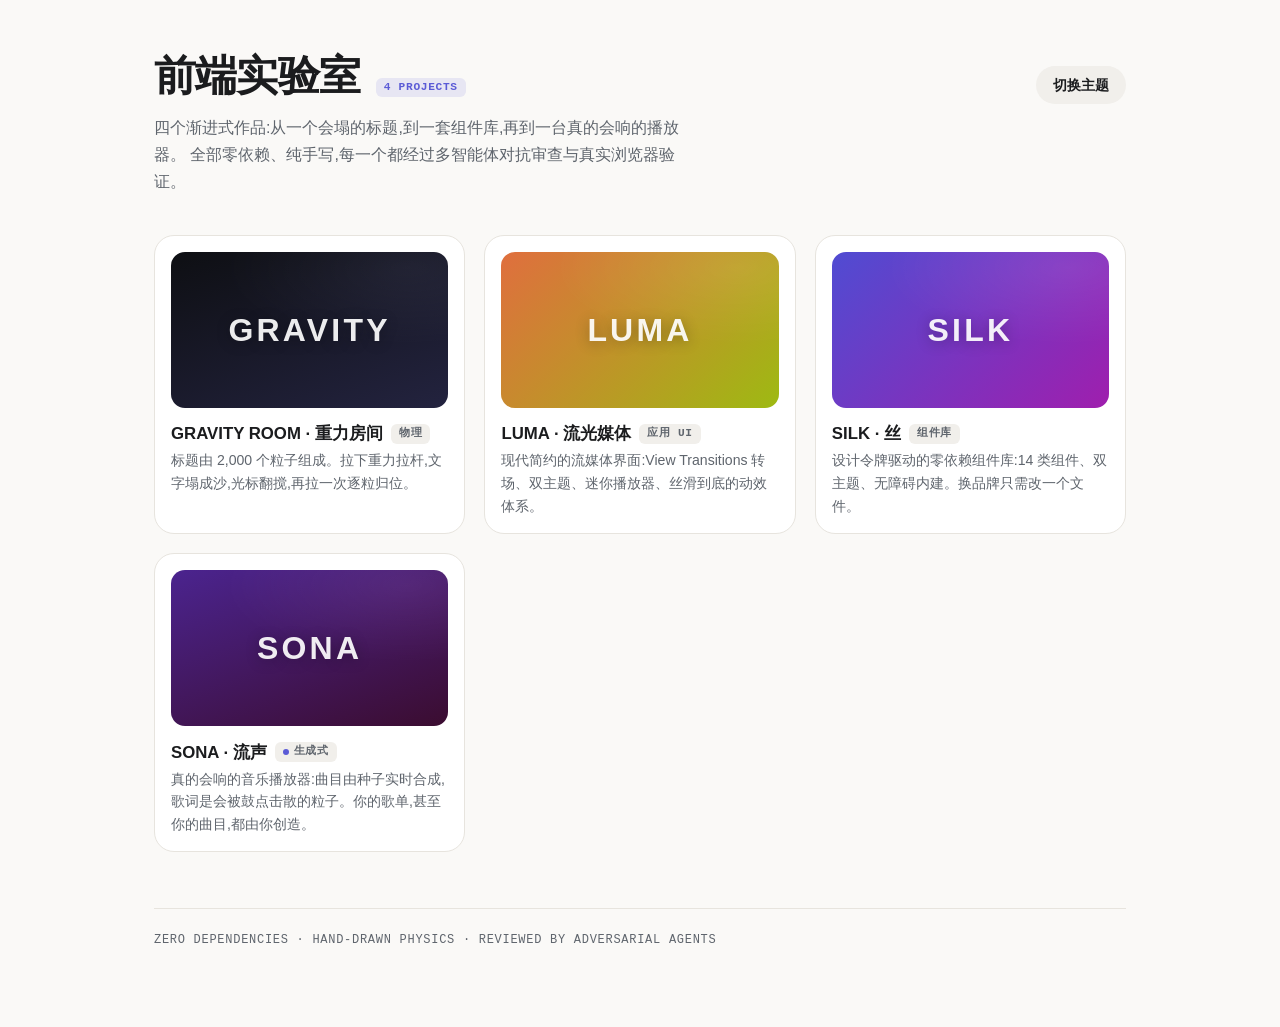
==== index.html @ 19b4137f "Assemble SONA app on SILK; add repo landing page, README, CI deploy SONA is now a complete, playable" ====
<!DOCTYPE html>
<html lang="zh-CN">
<head>
  <meta charset="UTF-8">
  <meta name="viewport" content="width=device-width, initial-scale=1.0">
  <meta name="color-scheme" content="light dark">
  <meta name="description" content="四个渐进式前端作品:粒子物理页、流媒体界面、UI 组件库、生成式音乐播放器。零依赖,纯手写。">
  <title>前端实验室 · Frontend Lab</title>
  <script>
    (() => { try { const t = localStorage.getItem('silk-theme'); if (t) document.documentElement.dataset.theme = t; } catch (_) {} })();
  </script>
  <link rel="stylesheet" href="silk/silk.css">
  <style>
    * { box-sizing: border-box; }
    body { margin: 0; font-family: var(--silk-font); padding: 3rem clamp(1rem, 5vw, 4rem) 5rem; max-width: 1100px; margin-inline: auto; }
    header { display: flex; align-items: baseline; gap: 1rem; margin-bottom: 0.6rem; }
    h1 { font-size: clamp(1.8rem, 4vw, 2.6rem); letter-spacing: -0.02em; margin: 0; }
    .sub { color: var(--silk-muted); max-width: 62ch; line-height: 1.7; margin: 0 0 2.5rem; }
    .spacer { flex: 1; }
    .grid { display: grid; grid-template-columns: repeat(auto-fill, minmax(280px, 1fr)); gap: 1.2rem; }
    a.proj { text-decoration: none; color: inherit; display: block; }
    .cov { display: block; aspect-ratio: 16/9; border-radius: var(--silk-r-md); margin-bottom: 0.9rem; position: relative; overflow: hidden; }
    .cov::after { content: ""; position: absolute; inset: 0;
      background: radial-gradient(120% 90% at 85% 10%, rgba(255,255,255,0.25), transparent 55%); mix-blend-mode: soft-light; }
    .cov b { position: absolute; inset: 0; display: grid; place-items: center;
      font: 800 2rem/1 var(--silk-font); letter-spacing: 0.1em; color: rgba(255,255,255,0.92);
      text-shadow: 0 2px 14px rgba(0,0,0,0.3); }
    .proj h2 { font-size: 1.05rem; margin: 0 0 0.25rem; display: flex; gap: 0.5rem; align-items: center; }
    .proj p { margin: 0; font-size: 0.88rem; color: var(--silk-muted); line-height: 1.6; }
    footer { margin-top: 3.5rem; padding-top: 1.5rem; border-top: 1px solid var(--silk-hairline);
      color: var(--silk-muted); font-family: var(--silk-mono); font-size: 0.75rem; letter-spacing: 0.06em; }
  </style>
</head>
<body class="silk-root">
  <header>
    <h1>前端实验室</h1>
    <span class="silk-badge" data-tone="accent">4 projects</span>
    <span class="spacer"></span>
    <button class="silk-btn" id="themeBtn">切换主题</button>
  </header>
  <p class="sub">四个渐进式作品:从一个会塌的标题,到一套组件库,再到一台真的会响的播放器。
    全部零依赖、纯手写,每一个都经过多智能体对抗审查与真实浏览器验证。</p>

  <div class="grid">
    <a class="proj silk-card" data-hover href="gravity-room/">
      <span class="cov" style="background: linear-gradient(160deg, #0E0F13, #23233f)"><b>GRAVITY</b></span>
      <h2>GRAVITY ROOM · 重力房间 <span class="silk-badge">物理</span></h2>
      <p>标题由 2,000 个粒子组成。拉下重力拉杆,文字塌成沙,光标翻搅,再拉一次逐粒归位。</p>
    </a>
    <a class="proj silk-card" data-hover href="luma/">
      <span class="cov" style="background: linear-gradient(135deg, hsl(18 72% 56%), hsl(70 82% 40%))"><b>LUMA</b></span>
      <h2>LUMA · 流光媒体 <span class="silk-badge">应用 UI</span></h2>
      <p>现代简约的流媒体界面:View Transitions 转场、双主题、迷你播放器、丝滑到底的动效体系。</p>
    </a>
    <a class="proj silk-card" data-hover href="silk/demo.html">
      <span class="cov" style="background: linear-gradient(135deg, hsl(242 60% 56%), hsl(294 70% 40%))"><b>SILK</b></span>
      <h2>SILK · 丝 <span class="silk-badge">组件库</span></h2>
      <p>设计令牌驱动的零依赖组件库:14 类组件、双主题、无障碍内建。换品牌只需改一个文件。</p>
    </a>
    <a class="proj silk-card" data-hover href="sona/">
      <span class="cov" style="background: linear-gradient(160deg, hsl(262 60% 35%), hsl(314 65% 14%))"><b>SONA</b></span>
      <h2>SONA · 流声 <span class="silk-badge" data-tone="live">生成式</span></h2>
      <p>真的会响的音乐播放器:曲目由种子实时合成,歌词是会被鼓点击散的粒子。你的歌单,甚至你的曲目,都由你创造。</p>
    </a>
  </div>

  <footer>ZERO DEPENDENCIES · HAND-DRAWN PHYSICS · REVIEWED BY ADVERSARIAL AGENTS</footer>

  <script type="module">
    import { toggleTheme } from './silk/silk.js';
    document.getElementById('themeBtn').addEventListener('click', () => toggleTheme());
  </script>
</body>
</html>
---- silk/silk.css ----
/* ==========================================================================
   SILK · 丝 — 组件样式
   静态组件 = 类(.silk-*);行为组件 = 自定义元素(silk-*,见 silk.js)。
   三条铁律:退场永远 --silk-glide 且约为入场 0.6 倍;--silk-spring 永不
   用于退场;动画只碰 transform/opacity(具名豁免:颜色类过渡)。
   ========================================================================== */

@import url("tokens.css");

/* ---------- 基础 ---------- */

.silk-root,
body:has(> .silk-demo) {
  font-family: var(--silk-font);
  color: var(--silk-ink);
  background: var(--silk-bg);
  transition: background-color var(--silk-med) var(--silk-glide),
              color var(--silk-med) var(--silk-glide);
}

.silk-focusable:focus-visible,
.silk-btn:focus-visible, .silk-icon-btn:focus-visible,
silk-slider:focus-visible, silk-switch:focus-visible,
silk-tabs .silk-tab-btn:focus-visible,
silk-dropdown .silk-menu button:focus-visible,
.silk-input input:focus-visible {
  outline: 2px solid var(--silk-accent);
  outline-offset: 2px;
  border-radius: 6px;
  transition: none; /* 焦点环零延迟即现 */
}

/* ---------- Button ---------- */

.silk-btn {
  display: inline-flex;
  align-items: center;
  justify-content: center;
  gap: 0.5rem;
  font: 600 0.875rem/1 var(--silk-font);
  color: var(--silk-ink);
  background: var(--silk-surface-2);
  border: 0;
  border-radius: 999px;
  padding: 0 1.05rem;
  height: 38px;
  cursor: pointer;
  transition: background-color var(--silk-fast) ease,
              color var(--silk-fast) ease,
              box-shadow var(--silk-fast) ease,
              transform var(--silk-fast) var(--silk-pop);
}
.silk-btn:hover { background: var(--silk-hairline); }
.silk-btn:active { transform: scale(0.96); }
.silk-btn[data-variant="primary"] { background: var(--silk-accent); color: var(--silk-accent-ink); }
.silk-btn[data-variant="primary"]:hover {
  background: color-mix(in srgb, var(--silk-accent) 88%, var(--silk-ink));
  box-shadow: var(--silk-shadow-1);
}
.silk-btn[data-variant="ghost"] { background: transparent; box-shadow: inset 0 0 0 1px var(--silk-hairline); }
.silk-btn[data-variant="ghost"]:hover { background: var(--silk-surface-2); }
.silk-btn[data-variant="danger"] { background: var(--silk-danger); color: #fff; }
.silk-btn[data-size="sm"] { height: 30px; padding: 0 0.8rem; font-size: 0.8rem; }
.silk-btn[data-size="lg"] { height: 46px; padding: 0 1.4rem; font-size: 0.95rem; }
.silk-btn:disabled { opacity: 0.45; cursor: not-allowed; transform: none; }
.silk-btn svg { width: 1.1em; height: 1.1em; }

/* ---------- IconButton(按得更深:0.90) ---------- */

.silk-icon-btn {
  display: inline-grid;
  place-items: center;
  width: 40px; height: 40px;
  border: 0;
  border-radius: 50%;
  background: none;
  color: var(--silk-muted);
  cursor: pointer;
  transition: background-color var(--silk-fast) ease,
              color var(--silk-fast) ease,
              transform var(--silk-fast) var(--silk-pop);
}
.silk-icon-btn:hover { background: var(--silk-surface-2); color: var(--silk-ink); }
.silk-icon-btn:active { transform: scale(0.90); }
.silk-icon-btn[data-active] { color: var(--silk-accent); }
.silk-icon-btn svg { width: 22px; height: 22px; fill: none; stroke: currentColor; stroke-width: 1.7; stroke-linecap: round; stroke-linejoin: round; }
.silk-icon-btn:disabled { opacity: 0.45; cursor: not-allowed; transform: none; }

/* ---------- Input ---------- */

.silk-input { display: flex; flex-direction: column; gap: 0.4rem; }
.silk-input > span {
  font: 500 0.75rem/1 var(--silk-mono);
  letter-spacing: 0.1em;
  text-transform: uppercase;
  color: var(--silk-muted);
}
.silk-input input {
  font: inherit;
  color: var(--silk-ink);
  background: var(--silk-surface-2);
  border: 1px solid transparent;
  border-radius: var(--silk-r-md);
  height: 42px;
  padding: 0 0.9rem;
  transition: background-color var(--silk-fast) ease,
              border-color var(--silk-fast) ease,
              box-shadow var(--silk-med) var(--silk-glide);
}
.silk-input input::placeholder { color: var(--silk-muted); }
.silk-input input:focus { background: var(--silk-surface); border-color: var(--silk-hairline); box-shadow: var(--silk-shadow-1); outline: none; }
.silk-input[data-error] input { border-color: var(--silk-danger); }
.silk-input .silk-error {
  font-size: 0.75rem;
  color: var(--silk-danger);
  min-height: 1em;
}
.silk-input[data-error] .silk-error { animation: silk-shake var(--silk-med) linear; }
@keyframes silk-shake {
  0%, 100% { transform: translateX(0); }
  30% { transform: translateX(-4px); }
  60% { transform: translateX(4px); }
}

/* ---------- Slider ---------- */

silk-slider {
  display: block;
  position: relative;
  height: 28px;
  cursor: pointer;
  touch-action: none;
}
silk-slider .silk-track {
  position: absolute;
  left: 0; right: 0; top: 50%;
  height: 4px;
  transform: translateY(-50%);
  border-radius: 999px;
  background: var(--silk-surface-2);
  overflow: hidden;
}
silk-slider .silk-fill {
  position: absolute;
  inset: 0 auto 0 0;
  width: var(--silk-value, 0%);
  background: var(--silk-accent);
}
silk-slider .silk-thumb {
  position: absolute;
  top: 50%;
  left: var(--silk-value, 0%);
  width: 16px; height: 16px;
  margin: -8px 0 0 -8px;
  border-radius: 50%;
  background: var(--silk-ink);
  box-shadow: var(--silk-shadow-1);
  transition: transform var(--silk-fast) var(--silk-pop);
}
silk-slider:hover .silk-thumb { transform: scale(1.2); }
silk-slider[data-dragging] .silk-thumb { transform: scale(1.35); transition: none; }
silk-slider.silk-thumb-release .silk-thumb { transition: transform var(--silk-med) var(--silk-spring); }
silk-slider[disabled] { opacity: 0.45; pointer-events: none; }

/* ---------- Switch(行程走弹簧) ---------- */

silk-switch {
  display: inline-block;
  width: 44px; height: 26px;
  border-radius: 999px;
  background: var(--silk-surface-2);
  box-shadow: inset 0 0 0 1px var(--silk-hairline);
  cursor: pointer;
  position: relative;
  transition: background-color var(--silk-med) ease, box-shadow var(--silk-med) ease;
}
silk-switch::after {
  content: "";
  position: absolute;
  top: 3px; left: 3px;
  width: 20px; height: 20px;
  border-radius: 50%;
  background: var(--silk-surface);
  box-shadow: var(--silk-shadow-1);
  transition: transform var(--silk-med) var(--silk-spring);
}
silk-switch:active::after { transform: scaleX(1.2); transform-origin: left center; }
silk-switch[checked] { background: var(--silk-accent); box-shadow: none; }
silk-switch[checked]::after { transform: translateX(18px); }
silk-switch[checked]:active::after { transform: translateX(18px) scaleX(1.2); transform-origin: right center; }

/* ---------- Tabs(指示器弹簧落定) ---------- */

silk-tabs { display: block; }
silk-tabs .silk-tablist {
  position: relative;
  display: flex;
  gap: 0.25rem;
  border-bottom: 1px solid var(--silk-hairline);
  padding-bottom: 2px;
}
silk-tabs .silk-tab-btn {
  font: 600 0.9rem/1 var(--silk-font);
  color: var(--silk-muted);
  background: none;
  border: 0;
  border-radius: var(--silk-r-sm);
  padding: 0.6rem 0.9rem;
  cursor: pointer;
  transition: color var(--silk-fast) ease, background-color var(--silk-fast) ease,
              transform var(--silk-fast) var(--silk-pop);
}
silk-tabs .silk-tab-btn:hover { background: var(--silk-surface-2); color: var(--silk-ink); }
silk-tabs .silk-tab-btn:active { transform: scale(0.96); }
silk-tabs .silk-tab-btn[aria-selected="true"] { color: var(--silk-ink); }
silk-tabs .silk-indicator {
  position: absolute;
  bottom: -1px;
  left: 0;
  height: 2px;
  width: 40px;
  background: var(--silk-accent);
  border-radius: 1px;
  transform-origin: left center;
  transition: transform var(--silk-med) var(--silk-spring);
}
silk-tab { display: block; padding-top: var(--silk-gap-3); }
silk-tab[hidden] { display: none; }

/* ---------- Card ---------- */

.silk-card {
  background: var(--silk-surface);
  border: 1px solid var(--silk-hairline);
  border-radius: var(--silk-r-lg);
  padding: var(--silk-gap-3);
  transition: transform var(--silk-med) var(--silk-glide),
              box-shadow var(--silk-med) ease,
              background-color var(--silk-med) ease,
              border-color var(--silk-med) ease;
}
.silk-card[data-hover]:hover { transform: translateY(-4px) scale(1.015); box-shadow: var(--silk-shadow-2); }
.silk-card[data-hover]:active { transform: translateY(-1px) scale(0.99); }

/* ---------- List ---------- */

.silk-list { list-style: none; margin: 0; padding: 0; display: flex; flex-direction: column; }
.silk-list-item {
  display: flex;
  align-items: center;
  gap: var(--silk-gap-3);
  padding: 0.65rem 0.75rem;
  border-radius: var(--silk-r-md);
  cursor: pointer;
  transition: background-color var(--silk-fast) ease, transform var(--silk-fast) ease;
}
.silk-list-item:hover { background: var(--silk-surface-2); }
.silk-list-item:active { transform: scale(0.995); }
.silk-list-item[data-active] { background: color-mix(in srgb, var(--silk-accent) 10%, transparent); }
.silk-list-item .silk-actions {
  margin-left: auto;
  display: flex;
  gap: 0.25rem;
  opacity: 0;
  transform: translateX(4px);
  transition: opacity var(--silk-fast) var(--silk-glide), transform var(--silk-fast) var(--silk-glide);
}
.silk-list-item:hover .silk-actions,
.silk-list-item:focus-within .silk-actions { opacity: 1; transform: none; }
@media (hover: none) { .silk-list-item .silk-actions { opacity: 1; transform: none; } }

/* ---------- Modal ---------- */

silk-modal {
  position: fixed;
  inset: 0;
  z-index: 100;
  display: grid;
  place-items: center;
  padding: var(--silk-gap-4);
}
silk-modal:not([open]) { display: none; }
silk-modal .silk-scrim {
  position: absolute;
  inset: 0;
  background: var(--silk-scrim);
  animation: silk-fade-in var(--silk-med) ease;
}
silk-modal .silk-panel {
  position: relative;
  width: min(440px, 100%);
  background: var(--silk-surface);
  border: 1px solid var(--silk-hairline);
  border-radius: var(--silk-r-lg);
  box-shadow: var(--silk-shadow-2);
  padding: var(--silk-gap-4);
  outline: none;
  animation: silk-panel-in var(--silk-slow) var(--silk-spring);
}
silk-modal[data-closing] .silk-panel { animation: silk-panel-out var(--silk-med) var(--silk-glide) forwards; }
silk-modal[data-closing] .silk-scrim { animation: silk-fade-out var(--silk-med) ease forwards; }
silk-modal h3 { margin: 0 0 0.5rem; font-size: 1.05rem; }
silk-modal .silk-modal-body { color: var(--silk-muted); font-size: 0.9rem; line-height: 1.6; }
silk-modal .silk-modal-foot { display: flex; justify-content: flex-end; gap: 0.5rem; margin-top: var(--silk-gap-4); }
@keyframes silk-fade-in { from { opacity: 0; } }
@keyframes silk-fade-out { to { opacity: 0; } }
@keyframes silk-panel-in { from { opacity: 0; transform: translateY(28px) scale(0.96); } }
@keyframes silk-panel-out { to { opacity: 0; transform: translateY(12px) scale(0.98); } }

/* ---------- Toast ---------- */

.silk-toasts {
  position: fixed;
  left: 50%;
  bottom: 1.4rem;
  translate: -50%;
  z-index: 120;
  display: flex;
  flex-direction: column;
  align-items: center;
  gap: 0.5rem;
  pointer-events: none;
}
.silk-toast {
  display: flex;
  align-items: center;
  gap: 0.8rem;
  padding: 0.6rem 1.1rem;
  background: var(--silk-ink);
  color: var(--silk-bg);
  border-radius: 999px;
  font: 600 0.85rem/1.3 var(--silk-font);
  box-shadow: var(--silk-shadow-2);
  pointer-events: auto;
  animation: silk-toast-in var(--silk-med) var(--silk-spring);
}
.silk-toast.silk-leaving { animation: silk-toast-out var(--silk-fast) var(--silk-glide) forwards; }
.silk-toast button {
  font: 700 0.8rem/1 var(--silk-font);
  color: var(--silk-accent);
  background: none;
  border: 0;
  cursor: pointer;
  padding: 0.2rem 0.3rem;
}
[data-theme="dark"] .silk-toast button { color: #A9A9F7; }
@keyframes silk-toast-in { from { opacity: 0; transform: translateY(18px) scale(0.9); } }
@keyframes silk-toast-out { to { opacity: 0; transform: translateY(10px) scale(0.94); } }

/* ---------- Dropdown ---------- */

silk-dropdown { position: relative; display: inline-block; }
silk-dropdown .silk-menu {
  position: absolute;
  top: calc(100% + 8px);
  left: 0;
  min-width: 180px;
  padding: 0.4rem;
  background: var(--silk-surface);
  border: 1px solid var(--silk-hairline);
  border-radius: var(--silk-r-md);
  box-shadow: var(--silk-shadow-2);
  display: flex;
  flex-direction: column;
  z-index: 90;
  transform-origin: top left;
  animation: silk-menu-in var(--silk-med) var(--silk-spring);
}
silk-dropdown[data-up] .silk-menu { top: auto; bottom: calc(100% + 8px); transform-origin: bottom left; }
silk-dropdown:not([open]) .silk-menu { display: none; }
silk-dropdown .silk-menu button {
  font: 500 0.875rem/1 var(--silk-font);
  color: var(--silk-ink);
  text-align: left;
  background: none;
  border: 0;
  border-radius: var(--silk-r-sm);
  padding: 0.55rem 0.75rem;
  cursor: pointer;
  transition: background-color var(--silk-fast) ease;
}
silk-dropdown .silk-menu button:hover,
silk-dropdown .silk-menu button:focus-visible { background: var(--silk-surface-2); outline: none; }
silk-dropdown .silk-menu hr { border: 0; border-top: 1px solid var(--silk-hairline); margin: 0.3rem 0; }
@keyframes silk-menu-in { from { opacity: 0; transform: scale(0.92) translateY(-6px); } }

/* ---------- Skeleton ---------- */

.silk-skeleton {
  position: relative;
  overflow: hidden;
  background: var(--silk-surface-2);
  border-radius: var(--silk-r-md);
}
.silk-skeleton::after {
  content: "";
  position: absolute;
  inset: 0;
  background: linear-gradient(100deg, transparent 30%,
    color-mix(in srgb, var(--silk-ink) 6%, transparent) 50%, transparent 70%);
  animation: silk-shimmer 1.2s linear infinite;
}
.silk-skeleton[data-variant="line"] { height: 14px; border-radius: 7px; }
.silk-skeleton[data-variant="circle"] { border-radius: 50%; aspect-ratio: 1; }
@keyframes silk-shimmer {
  from { transform: translateX(-100%); }
  to { transform: translateX(100%); }
}

/* ---------- Badge · Avatar ---------- */

.silk-badge {
  display: inline-flex;
  align-items: center;
  gap: 0.3rem;
  font: 600 0.7rem/1 var(--silk-mono);
  letter-spacing: 0.06em;
  text-transform: uppercase;
  color: var(--silk-muted);
  background: var(--silk-surface-2);
  border-radius: 6px;
  padding: 0.25rem 0.5rem;
}
.silk-badge[data-tone="accent"] { color: var(--silk-accent); background: color-mix(in srgb, var(--silk-accent) 12%, transparent); }
.silk-badge[data-tone="live"]::before {
  content: "";
  width: 6px; height: 6px;
  border-radius: 50%;
  background: var(--silk-accent);
  animation: silk-pulse 2s ease-in-out infinite;
}
@keyframes silk-pulse { 50% { opacity: 0.4; } }

.silk-avatar {
  display: inline-grid;
  place-items: center;
  width: 36px; height: 36px;
  border-radius: 50%;
  background: var(--silk-av-bg, var(--silk-surface-2));
  box-shadow: inset 0 0 0 100px rgb(15 12 10 / 0.35); /* 字符在任何色相上可读 */
  color: #fff;
  font: 700 0.85rem/1 var(--silk-font);
  user-select: none;
}
.silk-avatar[data-size="lg"] { width: 56px; height: 56px; font-size: 1.2rem; }

/* ---------- Reduced motion(静水流深) ---------- */

@media (prefers-reduced-motion: reduce) {
  .silk-btn, .silk-icon-btn, .silk-card, .silk-list-item,
  silk-tabs .silk-tab-btn { transition-duration: 0.01ms; }
  .silk-btn:active, .silk-icon-btn:active, .silk-card[data-hover]:active,
  silk-tabs .silk-tab-btn:active { transform: none; filter: brightness(0.92); }
  .silk-card[data-hover]:hover { transform: none; }
  silk-slider .silk-thumb, silk-switch::after,
  silk-tabs .silk-indicator { transition-duration: 0.01ms; }
  silk-modal .silk-panel, silk-modal .silk-scrim,
  silk-dropdown .silk-menu, .silk-toast {
    animation-duration: var(--silk-fade);
    animation-name: silk-fade-in;
  }
  silk-modal[data-closing] .silk-panel,
  silk-modal[data-closing] .silk-scrim,
  .silk-toast.silk-leaving { animation-name: silk-fade-out; }
  .silk-skeleton::after { animation: none; }
  .silk-badge[data-tone="live"]::before { animation: none; }
}
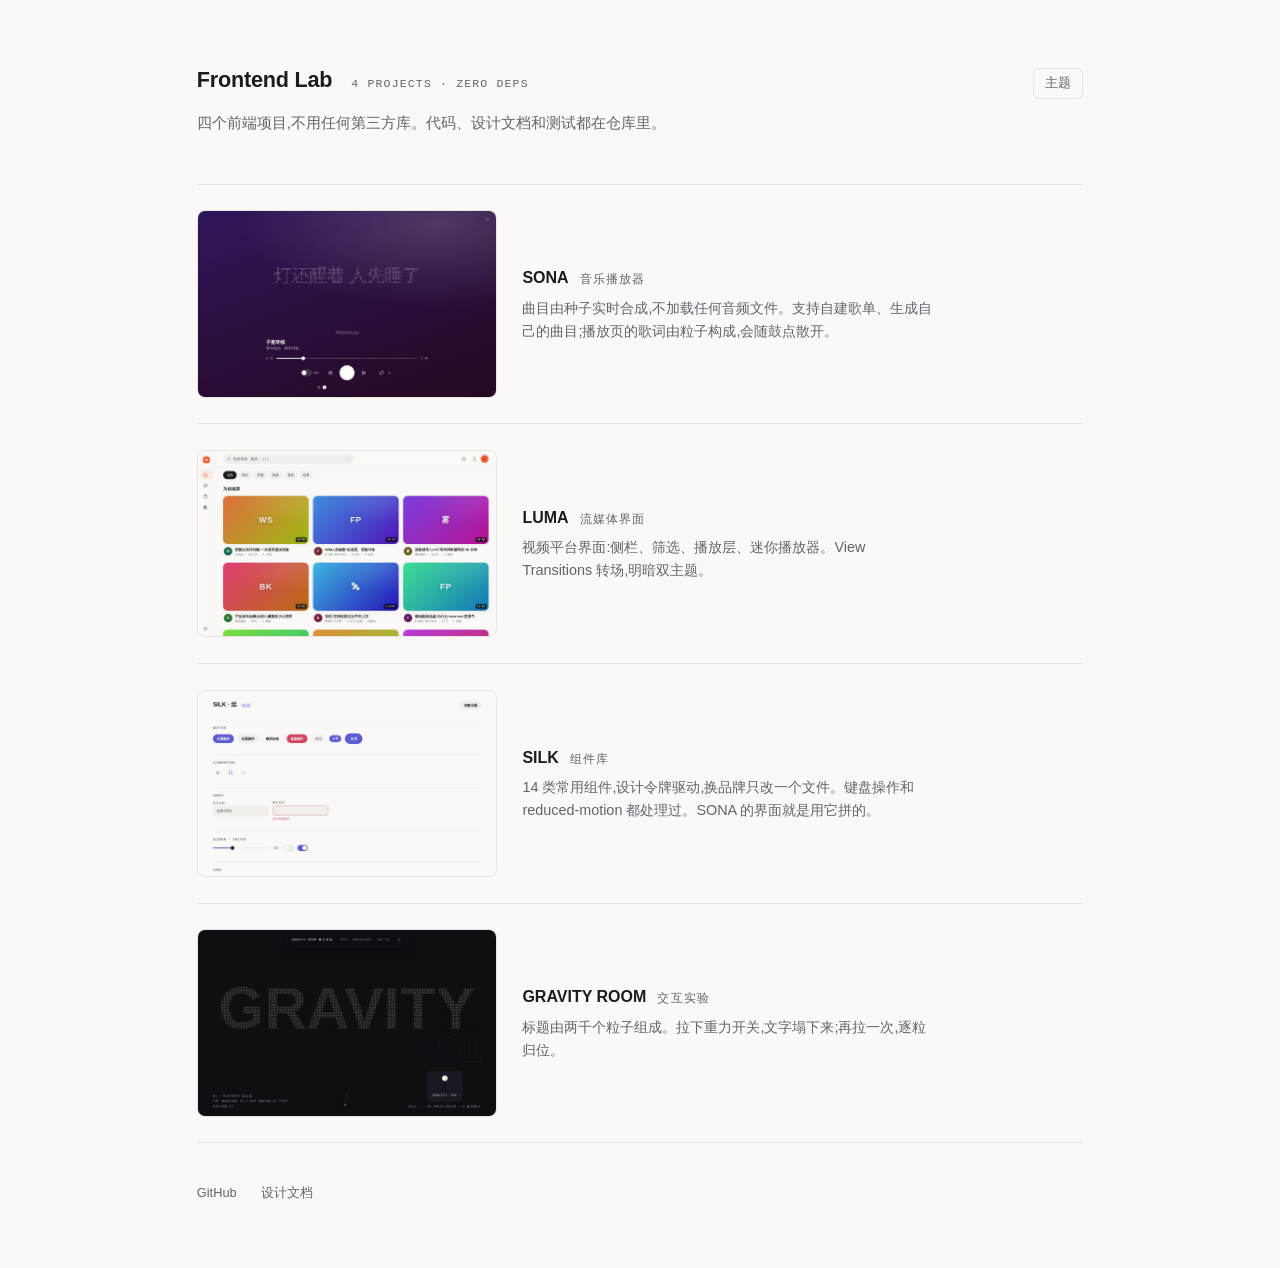
==== commit 8d35dce1: "Restyle toward the real references: screenshots, waveform art, plain copy The hub and SONA read as A" ====
--- a/index.html
+++ b/index.html
@@ -4,71 +4,112 @@
   <meta charset="UTF-8">
   <meta name="viewport" content="width=device-width, initial-scale=1.0">
   <meta name="color-scheme" content="light dark">
-  <meta name="description" content="四个渐进式前端作品:粒子物理页、流媒体界面、UI 组件库、生成式音乐播放器。零依赖,纯手写。">
-  <title>前端实验室 · Frontend Lab</title>
+  <meta name="description" content="四个前端项目:粒子交互页、流媒体界面、UI 组件库、生成式音乐播放器。零依赖。">
+  <title>Frontend Lab</title>
   <script>
     (() => { try { const t = localStorage.getItem('silk-theme'); if (t) document.documentElement.dataset.theme = t; } catch (_) {} })();
   </script>
-  <link rel="stylesheet" href="silk/silk.css">
+  <link rel="stylesheet" href="silk/tokens.css">
   <style>
-    * { box-sizing: border-box; }
-    body { margin: 0; font-family: var(--silk-font); padding: 3rem clamp(1rem, 5vw, 4rem) 5rem; max-width: 1100px; margin-inline: auto; }
-    header { display: flex; align-items: baseline; gap: 1rem; margin-bottom: 0.6rem; }
-    h1 { font-size: clamp(1.8rem, 4vw, 2.6rem); letter-spacing: -0.02em; margin: 0; }
-    .sub { color: var(--silk-muted); max-width: 62ch; line-height: 1.7; margin: 0 0 2.5rem; }
-    .spacer { flex: 1; }
-    .grid { display: grid; grid-template-columns: repeat(auto-fill, minmax(280px, 1fr)); gap: 1.2rem; }
-    a.proj { text-decoration: none; color: inherit; display: block; }
-    .cov { display: block; aspect-ratio: 16/9; border-radius: var(--silk-r-md); margin-bottom: 0.9rem; position: relative; overflow: hidden; }
-    .cov::after { content: ""; position: absolute; inset: 0;
-      background: radial-gradient(120% 90% at 85% 10%, rgba(255,255,255,0.25), transparent 55%); mix-blend-mode: soft-light; }
-    .cov b { position: absolute; inset: 0; display: grid; place-items: center;
-      font: 800 2rem/1 var(--silk-font); letter-spacing: 0.1em; color: rgba(255,255,255,0.92);
-      text-shadow: 0 2px 14px rgba(0,0,0,0.3); }
-    .proj h2 { font-size: 1.05rem; margin: 0 0 0.25rem; display: flex; gap: 0.5rem; align-items: center; }
-    .proj p { margin: 0; font-size: 0.88rem; color: var(--silk-muted); line-height: 1.6; }
-    footer { margin-top: 3.5rem; padding-top: 1.5rem; border-top: 1px solid var(--silk-hairline);
-      color: var(--silk-muted); font-family: var(--silk-mono); font-size: 0.75rem; letter-spacing: 0.06em; }
+    * { box-sizing: border-box; margin: 0; }
+    body {
+      font-family: var(--silk-font);
+      color: var(--silk-ink);
+      background: var(--silk-bg);
+      padding: clamp(2.5rem, 7vh, 5rem) clamp(1.25rem, 6vw, 5rem) 4rem;
+      max-width: 1040px;
+      margin-inline: auto;
+      line-height: 1.6;
+    }
+    .mono { font-family: var(--silk-mono); font-size: 0.72rem; letter-spacing: 0.1em;
+            text-transform: uppercase; color: var(--silk-muted); }
+    header { display: flex; align-items: baseline; gap: 1.2rem; }
+    h1 { font-size: 1.35rem; letter-spacing: -0.01em; font-weight: 650; }
+    .theme-btn {
+      margin-left: auto; font: 500 0.8rem var(--silk-font); color: var(--silk-muted);
+      background: none; border: 1px solid var(--silk-hairline); border-radius: 6px;
+      padding: 0.35rem 0.7rem; cursor: pointer;
+    }
+    .theme-btn:hover { color: var(--silk-ink); border-color: var(--silk-muted); }
+    .intro { color: var(--silk-muted); max-width: 56ch; margin: 0.8rem 0 3rem; font-size: 0.95rem; }
+    .list { display: flex; flex-direction: column; }
+    a.proj {
+      display: grid; grid-template-columns: 300px 1fr; gap: 1.6rem; align-items: center;
+      padding: 1.6rem 0; border-top: 1px solid var(--silk-hairline);
+      text-decoration: none; color: inherit;
+    }
+    a.proj:last-child { border-bottom: 1px solid var(--silk-hairline); }
+    .shot {
+      display: block; width: 100%; aspect-ratio: 16 / 10; object-fit: cover; object-position: top;
+      border: 1px solid var(--silk-hairline); border-radius: 8px;
+      background: var(--silk-surface-2);
+    }
+    a.proj:hover .shot { border-color: var(--silk-muted); }
+    a.proj:hover h2 span { text-decoration: underline; text-underline-offset: 3px; }
+    .meta h2 { font-size: 1rem; font-weight: 650; display: flex; align-items: baseline; gap: 0.7rem; }
+    .meta h2 .mono { font-weight: 500; }
+    .meta p { color: var(--silk-muted); font-size: 0.9rem; margin-top: 0.35rem; max-width: 52ch; }
+    footer { margin-top: 2.5rem; display: flex; gap: 1.5rem; }
+    footer a { color: var(--silk-muted); text-decoration: none; font-size: 0.8rem; }
+    footer a:hover { color: var(--silk-ink); }
+    @media (max-width: 720px) {
+      a.proj { grid-template-columns: 1fr; gap: 0.9rem; }
+    }
   </style>
 </head>
-<body class="silk-root">
+<body>
   <header>
-    <h1>前端实验室</h1>
-    <span class="silk-badge" data-tone="accent">4 projects</span>
-    <span class="spacer"></span>
-    <button class="silk-btn" id="themeBtn">切换主题</button>
+    <h1>Frontend Lab</h1>
+    <span class="mono">4 projects · zero deps</span>
+    <button class="theme-btn" id="themeBtn">主题</button>
   </header>
-  <p class="sub">四个渐进式作品:从一个会塌的标题,到一套组件库,再到一台真的会响的播放器。
-    全部零依赖、纯手写,每一个都经过多智能体对抗审查与真实浏览器验证。</p>
+  <p class="intro">四个前端项目,不用任何第三方库。代码、设计文档和测试都在仓库里。</p>
 
-  <div class="grid">
-    <a class="proj silk-card" data-hover href="gravity-room/">
-      <span class="cov" style="background: linear-gradient(160deg, #0E0F13, #23233f)"><b>GRAVITY</b></span>
-      <h2>GRAVITY ROOM · 重力房间 <span class="silk-badge">物理</span></h2>
-      <p>标题由 2,000 个粒子组成。拉下重力拉杆,文字塌成沙,光标翻搅,再拉一次逐粒归位。</p>
+  <div class="list">
+    <a class="proj" href="sona/">
+      <img class="shot" src="assets/cover-sona.jpg" alt="SONA 正在播放页,歌词由粒子组成" loading="lazy">
+      <span class="meta">
+        <h2><span>SONA</span><span class="mono">音乐播放器</span></h2>
+        <p>曲目由种子实时合成,不加载任何音频文件。支持自建歌单、生成自己的曲目;播放页的歌词由粒子构成,会随鼓点散开。</p>
+      </span>
     </a>
-    <a class="proj silk-card" data-hover href="luma/">
-      <span class="cov" style="background: linear-gradient(135deg, hsl(18 72% 56%), hsl(70 82% 40%))"><b>LUMA</b></span>
-      <h2>LUMA · 流光媒体 <span class="silk-badge">应用 UI</span></h2>
-      <p>现代简约的流媒体界面:View Transitions 转场、双主题、迷你播放器、丝滑到底的动效体系。</p>
+    <a class="proj" href="luma/">
+      <img class="shot" src="assets/cover-luma.jpg" alt="LUMA 首页,视频卡片网格" loading="lazy">
+      <span class="meta">
+        <h2><span>LUMA</span><span class="mono">流媒体界面</span></h2>
+        <p>视频平台界面:侧栏、筛选、播放层、迷你播放器。View Transitions 转场,明暗双主题。</p>
+      </span>
     </a>
-    <a class="proj silk-card" data-hover href="silk/demo.html">
-      <span class="cov" style="background: linear-gradient(135deg, hsl(242 60% 56%), hsl(294 70% 40%))"><b>SILK</b></span>
-      <h2>SILK · 丝 <span class="silk-badge">组件库</span></h2>
-      <p>设计令牌驱动的零依赖组件库:14 类组件、双主题、无障碍内建。换品牌只需改一个文件。</p>
+    <a class="proj" href="silk/demo.html">
+      <img class="shot" src="assets/cover-silk.jpg" alt="SILK 组件库画廊" loading="lazy">
+      <span class="meta">
+        <h2><span>SILK</span><span class="mono">组件库</span></h2>
+        <p>14 类常用组件,设计令牌驱动,换品牌只改一个文件。键盘操作和 reduced-motion 都处理过。SONA 的界面就是用它拼的。</p>
+      </span>
     </a>
-    <a class="proj silk-card" data-hover href="sona/">
-      <span class="cov" style="background: linear-gradient(160deg, hsl(262 60% 35%), hsl(314 65% 14%))"><b>SONA</b></span>
-      <h2>SONA · 流声 <span class="silk-badge" data-tone="live">生成式</span></h2>
-      <p>真的会响的音乐播放器:曲目由种子实时合成,歌词是会被鼓点击散的粒子。你的歌单,甚至你的曲目,都由你创造。</p>
+    <a class="proj" href="gravity-room/">
+      <img class="shot" src="assets/cover-gravity.jpg" alt="GRAVITY ROOM 粒子标题" loading="lazy">
+      <span class="meta">
+        <h2><span>GRAVITY ROOM</span><span class="mono">交互实验</span></h2>
+        <p>标题由两千个粒子组成。拉下重力开关,文字塌下来;再拉一次,逐粒归位。</p>
+      </span>
     </a>
   </div>
 
-  <footer>ZERO DEPENDENCIES · HAND-DRAWN PHYSICS · REVIEWED BY ADVERSARIAL AGENTS</footer>
+  <footer>
+    <a href="https://github.com/ccmax-cloud/agent">GitHub</a>
+    <a href="sona/DESIGN.md">设计文档</a>
+  </footer>
 
-  <script type="module">
-    import { toggleTheme } from './silk/silk.js';
-    document.getElementById('themeBtn').addEventListener('click', () => toggleTheme());
+  <script>
+    document.getElementById('themeBtn').addEventListener('click', () => {
+      const root = document.documentElement;
+      const dark = root.dataset.theme
+        ? root.dataset.theme === 'dark'
+        : matchMedia('(prefers-color-scheme: dark)').matches;
+      root.dataset.theme = dark ? 'light' : 'dark';
+      try { localStorage.setItem('silk-theme', root.dataset.theme); } catch (_) {}
+    });
   </script>
 </body>
 </html>
--- a/silk/tokens.css
+++ b/silk/tokens.css
@@ -0,0 +1,80 @@
+/* ==========================================================================
+   SILK · 丝 — 设计令牌
+   一切组件只消费令牌;换品牌 = 改这一个文件(最少只改 --silk-accent)。
+   ========================================================================== */
+
+:root {
+  /* ---- 色彩 · 亮色(暖调中性,拒绝纯灰) ---- */
+  --silk-bg: #FAF9F7;
+  --silk-surface: #FFFFFF;
+  --silk-surface-2: #F1EFEB;
+  --silk-ink: #1B1C1E;
+  --silk-muted: #5F656D;
+  --silk-hairline: #E7E4DE;
+  --silk-accent: #5B5BD6;            /* 默认鸢尾紫蓝;一键换品牌 */
+  --silk-accent-ink: #FFFFFF;
+  --silk-danger: #D6455B;
+  --silk-scrim: rgba(20, 18, 16, 0.4);
+  --silk-shadow-1: 0 1px 2px rgba(27, 28, 30, 0.06), 0 4px 16px rgba(27, 28, 30, 0.06);
+  --silk-shadow-2: 0 2px 6px rgba(27, 28, 30, 0.08), 0 16px 48px rgba(27, 28, 30, 0.14);
+
+  /* ---- 动效(丝滑三曲线,退场永远 glide) ---- */
+  --silk-glide: cubic-bezier(0.32, 0.72, 0, 1);
+  --silk-pop: cubic-bezier(0.34, 1.56, 0.64, 1);
+  --silk-spring: linear(0, 0.009, 0.035 2.1%, 0.141 4.4%, 0.723 12.9%, 0.938 16.7%,
+    1.017, 1.077, 1.121, 1.149 24.3%, 1.159, 1.163, 1.161, 1.154 29.9%,
+    1.129 32.8%, 1.051 39.6%, 1.017 43.1%, 0.991, 0.977 51%, 0.974 53.8%,
+    0.975 57.1%, 0.997 69.8%, 1.003 76.9%, 1 100%);
+  --silk-fast: 150ms;
+  --silk-med: 280ms;
+  --silk-slow: 480ms;
+  --silk-fade: 120ms;                /* reduced-motion 下唯一保留的时长 */
+
+  /* ---- 字体 ---- */
+  --silk-font: -apple-system, "SF Pro Text", "Segoe UI Variable Text", "Segoe UI",
+               Roboto, "Helvetica Neue", "PingFang SC", "Microsoft YaHei", sans-serif;
+  --silk-mono: ui-monospace, "SF Mono", "Cascadia Mono", Menlo, Consolas, monospace;
+
+  /* ---- 节奏 ---- */
+  --silk-r-sm: 8px;
+  --silk-r-md: 14px;
+  --silk-r-lg: 20px;
+  --silk-gap-1: 0.25rem;
+  --silk-gap-2: 0.5rem;
+  --silk-gap-3: 1rem;
+  --silk-gap-4: 1.5rem;
+  --silk-gap-5: 2.5rem;
+}
+
+/* ---- 暗色 ---- */
+[data-theme="dark"] {
+  --silk-bg: #101114;
+  --silk-surface: #17181C;
+  --silk-surface-2: #1F2126;
+  --silk-ink: #F2F2EF;
+  --silk-muted: #9BA0A8;
+  --silk-hairline: #26282E;
+  --silk-accent: #7B7BF0;
+  --silk-accent-ink: #0E0E1A;
+  --silk-danger: #F06A80;
+  --silk-scrim: rgba(0, 0, 0, 0.55);
+  --silk-shadow-1: 0 1px 2px rgba(0, 0, 0, 0.4), 0 4px 16px rgba(0, 0, 0, 0.35);
+  --silk-shadow-2: 0 2px 6px rgba(0, 0, 0, 0.45), 0 16px 48px rgba(0, 0, 0, 0.55);
+}
+
+@media (prefers-color-scheme: dark) {
+  :root:not([data-theme]) {
+    --silk-bg: #101114;
+    --silk-surface: #17181C;
+    --silk-surface-2: #1F2126;
+    --silk-ink: #F2F2EF;
+    --silk-muted: #9BA0A8;
+    --silk-hairline: #26282E;
+    --silk-accent: #7B7BF0;
+    --silk-accent-ink: #0E0E1A;
+    --silk-danger: #F06A80;
+    --silk-scrim: rgba(0, 0, 0, 0.55);
+    --silk-shadow-1: 0 1px 2px rgba(0, 0, 0, 0.4), 0 4px 16px rgba(0, 0, 0, 0.35);
+    --silk-shadow-2: 0 2px 6px rgba(0, 0, 0, 0.45), 0 16px 48px rgba(0, 0, 0, 0.55);
+  }
+}
